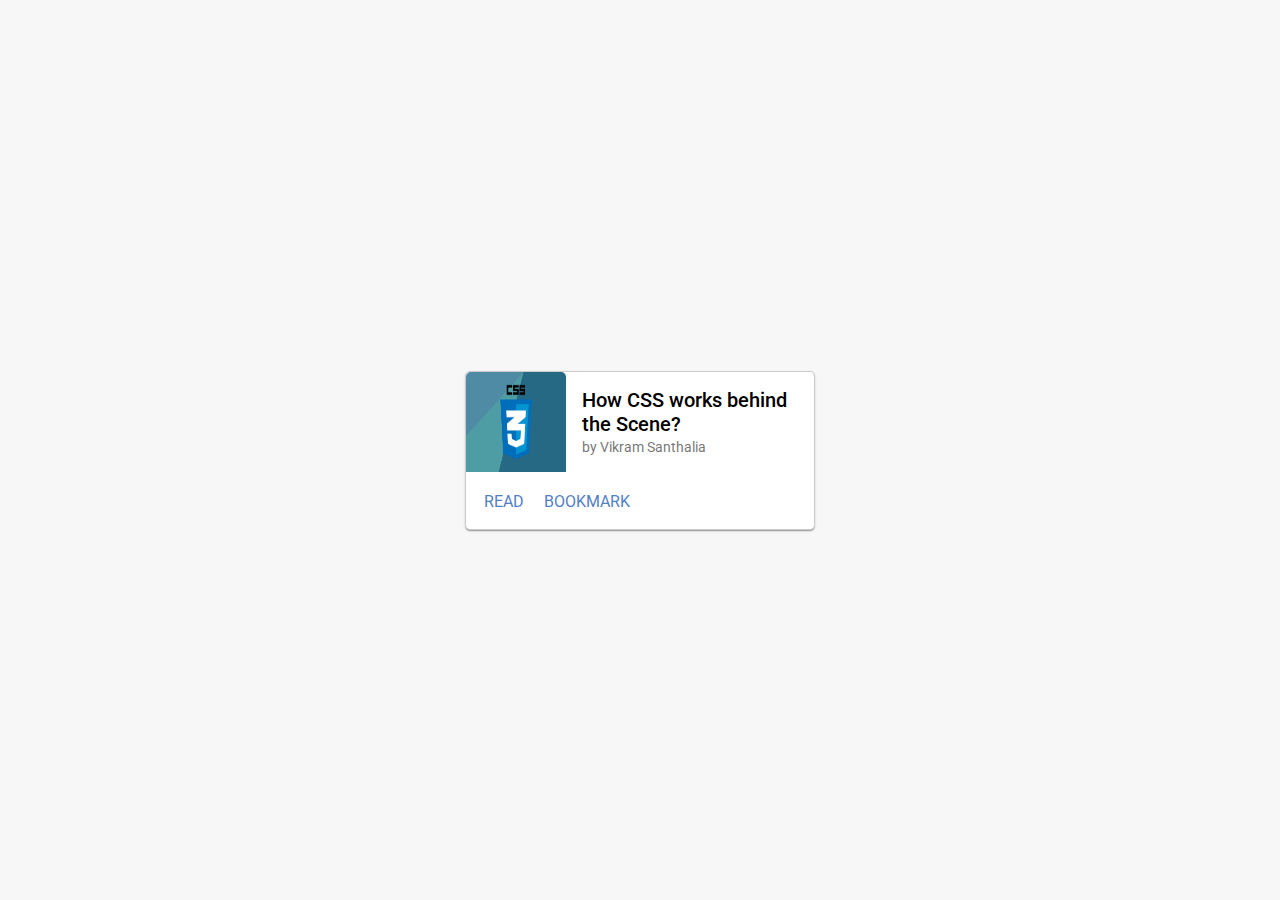
==== weeks/week-2/assignments/1.card/index.html @ 101d5958 "doc: 1.Making card template" ====
<!DOCTYPE html>
<html lang="en">
  <head>
    <meta charset="UTF-8" />
    <meta http-equiv="X-UA-Compatible" content="IE=edge" />
    <meta name="viewport" content="width=device-width, initial-scale=1.0" />
    <link
      rel="stylesheet"
      href="https://pro.fontawesome.com/releases/v5.10.0/css/all.css"
      integrity="sha384-AYmEC3Yw5cVb3ZcuHtOA93w35dYTsvhLPVnYs9eStHfGJvOvKxVfELGroGkvsg+p"
      crossorigin="anonymous"
    />

    <link rel="stylesheet" href="style.css" />
    <title>Card</title>
  </head>
  <body>
    <div class="card__container">
      <div class="card__main">
        <img src="assets/css_blog.png" alt="" />
        <div class="card__body">
          <div class="card__body--title">How CSS works behind the Scene?</div>
          <div class="card__body--subtitle">by Vikram Santhalia</div>
        </div>
      </div>
      <div class="card__footer">
        <div class="card__btn">
          <div class="card__btn--btn">READ</div>
          <div class="card__btn--btn">BOOKMARK</div>
        </div>
        <div class="card__icons">
          <div class="card__icons--favorite">
            <i class="far fa-heart"></i>
            <!-- <i class="far fa-share-alt"></i>
            <i class="fas fa-ellipsis-v"></i> -->
          </div>

          <div class="card__icons--favorite">
            <i class="far fa-share-alt"></i>
          </div>

          <div class="card__icons--favorite">
            <i class="fas fa-ellipsis-v"></i>
          </div>
        </div>
      </div>
    </div>
  </body>
</html>
---- weeks/week-2/assignments/1.card/style.css ----
@import url("https://fonts.googleapis.com/css2?family=Roboto:wght@500&display=swap");
:root {
  --primary-color: #ffffff;
  --secondary-color: #f7f7f7;
  --btn-color: rgb(82, 128, 197);
}
body {
  margin: 0;
  padding: 0;
  width: 100%;
  height: 100vh;
  display: flex;
  justify-content: center;
  align-items: center;
  background-color: var(--secondary-color);
  font-family: "Roboto";
}

.card__container {
  width: 350px;
  background-color: var(--primary-color);
  border-radius: 5px;
  border: 1px solid #ccc;
  box-shadow: 0 2px 1px -1px rgb(0 0 0 / 20%), 0 1px 1px 0 rgb(0 0 0 / 14%),
    0 1px 3px 0 rgb(0 0 0 / 12%);
  box-sizing: border-box;
}

.card__main {
  display: flex;
}

.card__main:hover {
  background-color: var(--secondary-color);
}

.card__main img {
  width: 100px;
  height: 100px;
  border-top-right-radius: 5px;
  border-top-left-radius: 5px;
}

.card__body {
  padding: 16px;
  cursor: pointer;
}
.card__body--title {
  font-size: 20px;
  font-weight: 500;
}
.card__body--subtitle {
  font-size: 14px;
  line-height: 22px;
  color: #000000;
  opacity: 0.54;
}

.card__footer {
  display: flex;
  width: 100%;
  justify-content: space-between;
  padding: 8px;
}
.card__btn {
  display: flex;
}
.card__btn--btn {
  color: var(--btn-color);
  padding: 10px;
}
.card__btn--btn:hover {
  background-color: var(--secondary-color);
  border-radius: 4px;
}

.card__icons {
  display: flex;
}
.card__icons--favorite .far {
  padding: 10px;
  font-size: 24px;
  color: #6f6767;
}
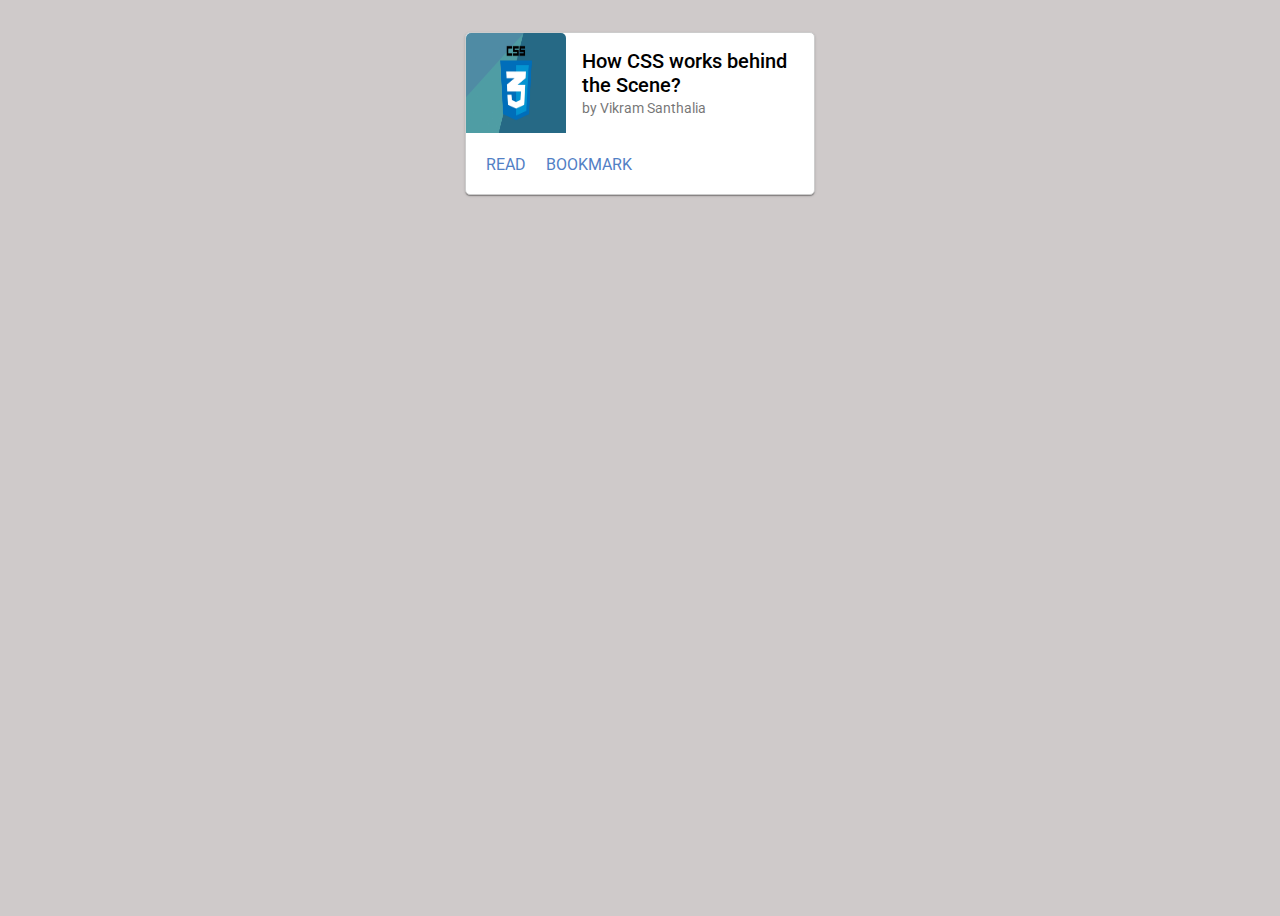
==== commit e584367c: "doc: update footer" ====
--- a/weeks/week-2/assignments/1.card/index.html
+++ b/weeks/week-2/assignments/1.card/index.html
@@ -15,32 +15,33 @@
     <title>Card</title>
   </head>
   <body>
-    <div class="card__container">
-      <div class="card__main">
-        <img src="assets/css_blog.png" alt="" />
-        <div class="card__body">
-          <div class="card__body--title">How CSS works behind the Scene?</div>
-          <div class="card__body--subtitle">by Vikram Santhalia</div>
+    <div class="container">
+      <!-- first card -->
+      <div class="card__container--one">
+        <div class="card__main">
+          <img src="assets/css_blog.png" alt="" />
+          <div class="card__body">
+            <div class="card__body--title">How CSS works behind the Scene?</div>
+            <div class="card__body--subtitle">by Vikram Santhalia</div>
+          </div>
         </div>
-      </div>
-      <div class="card__footer">
-        <div class="card__btn">
-          <div class="card__btn--btn">READ</div>
-          <div class="card__btn--btn">BOOKMARK</div>
-        </div>
-        <div class="card__icons">
-          <div class="card__icons--favorite">
-            <i class="far fa-heart"></i>
-            <!-- <i class="far fa-share-alt"></i>
-            <i class="fas fa-ellipsis-v"></i> -->
+        <div class="card__footer">
+          <div class="card__btn">
+            <div class="card__btn--btn">READ</div>
+            <div class="card__btn--btn">BOOKMARK</div>
           </div>
+          <div class="card__icons">
+            <div class="card__icons--favorite">
+              <i class="far fa-heart"></i>
+            </div>
 
-          <div class="card__icons--favorite">
-            <i class="far fa-share-alt"></i>
-          </div>
+            <div class="card__icons--favorite">
+              <i class="far fa-share-alt"></i>
+            </div>
 
-          <div class="card__icons--favorite">
-            <i class="fas fa-ellipsis-v"></i>
+            <div class="card__icons--favorite">
+              <i class="fas fa-ellipsis-v"></i>
+            </div>
           </div>
         </div>
       </div>
--- a/weeks/week-2/assignments/1.card/style.css
+++ b/weeks/week-2/assignments/1.card/style.css
@@ -1,7 +1,8 @@
 @import url("https://fonts.googleapis.com/css2?family=Roboto:wght@500&display=swap");
+
 :root {
   --primary-color: #ffffff;
-  --secondary-color: #f7f7f7;
+  --secondary-color: #cfcaca;
   --btn-color: rgb(82, 128, 197);
 }
 body {
@@ -9,15 +10,18 @@
   padding: 0;
   width: 100%;
   height: 100vh;
+  background-color: var(--secondary-color);
+  font-family: "Roboto", sans-serif;
+}
+.container {
+  margin-top: 1rem;
   display: flex;
   justify-content: center;
   align-items: center;
-  background-color: var(--secondary-color);
-  font-family: "Roboto";
 }
-
-.card__container {
-  width: 350px;
+.card__container--one {
+  margin: 1rem;
+  max-width: 350px;
   background-color: var(--primary-color);
   border-radius: 5px;
   border: 1px solid #ccc;
@@ -34,9 +38,10 @@
   background-color: var(--secondary-color);
 }
 
-.card__main img {
+.card__container--one .card__main img {
   width: 100px;
   height: 100px;
+  object-fit: fill;
   border-top-right-radius: 5px;
   border-top-left-radius: 5px;
 }
@@ -58,27 +63,47 @@
 
 .card__footer {
   display: flex;
-  width: 100%;
+  /* width: 100%; */
   justify-content: space-between;
-  padding: 8px;
+  padding: 10px;
 }
+
 .card__btn {
   display: flex;
+  justify-content: center;
+  align-items: center;
 }
+
 .card__btn--btn {
   color: var(--btn-color);
   padding: 10px;
 }
+
 .card__btn--btn:hover {
   background-color: var(--secondary-color);
   border-radius: 4px;
 }
 
 .card__icons {
+  /* margin-right: 30px; */
   display: flex;
+  /* justify-content: space-around; */
 }
-.card__icons--favorite .far {
-  padding: 10px;
+
+.card__icons--favorite {
+  display: flex;
+  justify-content: space-around;
+  align-items: center;
+  padding: 12px;
+}
+.card__icons--favorite .far,
+.fas {
   font-size: 24px;
   color: #6f6767;
 }
+
+.card__icons--favorite:hover {
+  /* width: 1rem; */
+  border-radius: 50%;
+  background-color: var(--secondary-color);
+}
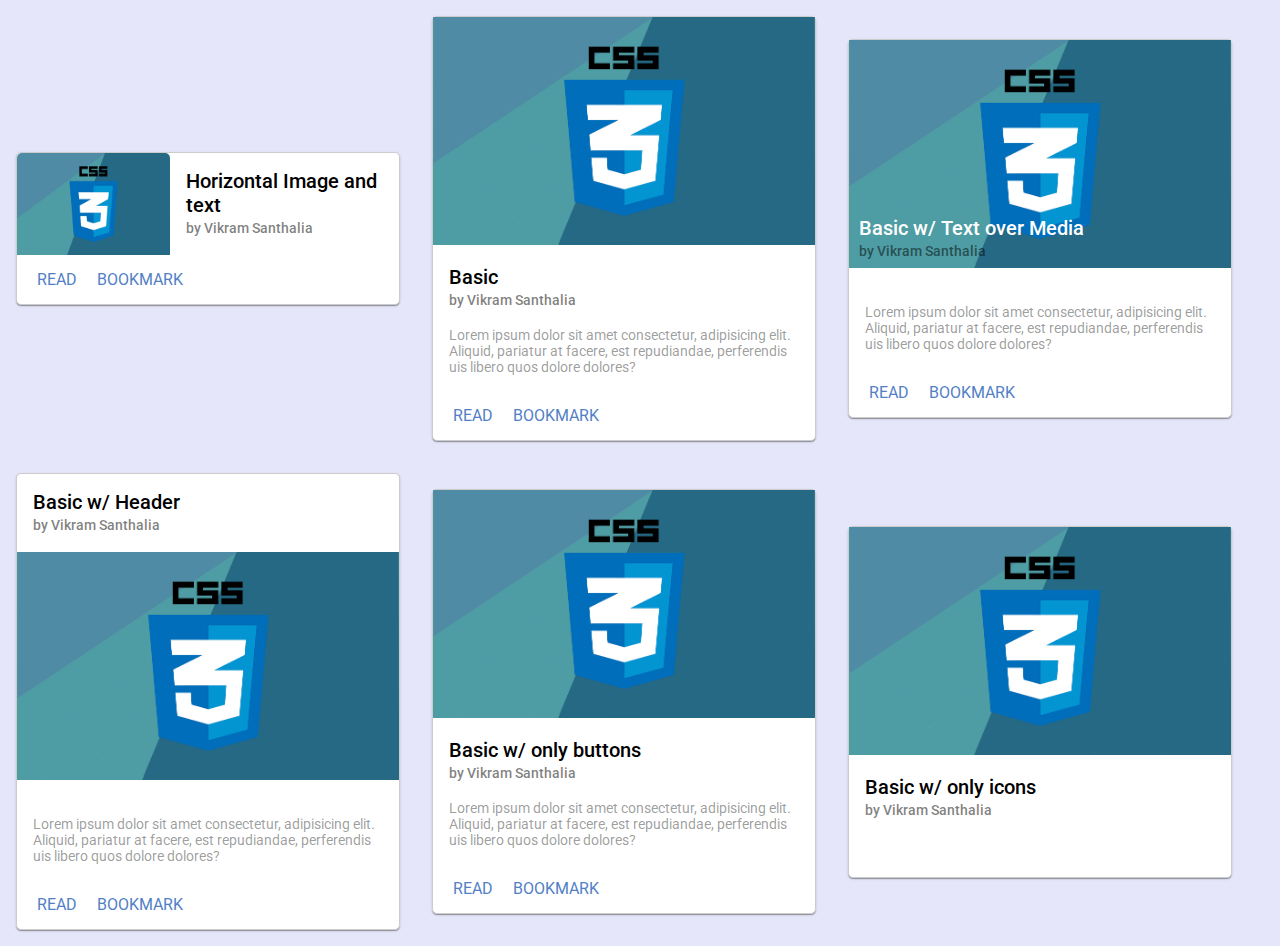
==== commit 45de08e4: "feat: update cards types" ====
--- a/weeks/week-2/assignments/1.card/index.html
+++ b/weeks/week-2/assignments/1.card/index.html
@@ -15,13 +15,14 @@
     <title>Card</title>
   </head>
   <body>
-    <div class="container">
-      <!-- first card -->
+    <!-- first card (Horizontal Image and text) -->
+    <!-- Card__main class is used for only first card -->
+    <div class="cards">
       <div class="card__container--one">
         <div class="card__main">
           <img src="assets/css_blog.png" alt="" />
           <div class="card__body">
-            <div class="card__body--title">How CSS works behind the Scene?</div>
+            <div class="card__body--title">Horizontal Image and text</div>
             <div class="card__body--subtitle">by Vikram Santhalia</div>
           </div>
         </div>
@@ -34,11 +35,156 @@
             <div class="card__icons--favorite">
               <i class="far fa-heart"></i>
             </div>
-
             <div class="card__icons--favorite">
               <i class="far fa-share-alt"></i>
             </div>
+            <div class="card__icons--favorite">
+              <i class="fas fa-ellipsis-v"></i>
+            </div>
+          </div>
+        </div>
+      </div>
 
+      <!-- Second card (Basic)-->
+      <div class="card__container--one">
+        <img class="card__img" src="assets/css_blog.png" alt="" />
+        <div class="card__body">
+          <div class="card__body--title">Basic</div>
+          <div class="card__body--subtitle">by Vikram Santhalia</div>
+          <div class="card__body--description">
+            <p>
+              Lorem ipsum dolor sit amet consectetur, adipisicing elit. Aliquid,
+              pariatur at facere, est repudiandae, perferendis uis libero quos
+              dolore dolores?
+            </p>
+          </div>
+        </div>
+        <div class="card__footer">
+          <div class="card__btn">
+            <div class="card__btn--btn">READ</div>
+            <div class="card__btn--btn">BOOKMARK</div>
+          </div>
+          <div class="card__icons">
+            <div class="card__icons--favorite">
+              <i class="far fa-heart"></i>
+            </div>
+            <div class="card__icons--favorite">
+              <i class="far fa-share-alt"></i>
+            </div>
+            <div class="card__icons--favorite">
+              <i class="fas fa-ellipsis-v"></i>
+            </div>
+          </div>
+        </div>
+      </div>
+
+      <!-- Third card (Basic w/ Text over Media)-->
+      <div class="card__container--one">
+        <div class="card__img--text">
+          <img class="card__img" src="assets/css_blog.png" alt="" />
+          <div class="text--over">
+            <div class="card__body--title">Basic w/ Text over Media</div>
+            <div class="card__body--subtitle">by Vikram Santhalia</div>
+          </div>
+        </div>
+        <div class="card__body">
+          <div class="card__body--description">
+            <p>
+              Lorem ipsum dolor sit amet consectetur, adipisicing elit. Aliquid,
+              pariatur at facere, est repudiandae, perferendis uis libero quos
+              dolore dolores?
+            </p>
+          </div>
+        </div>
+        <div class="card__footer">
+          <div class="card__btn">
+            <div class="card__btn--btn">READ</div>
+            <div class="card__btn--btn">BOOKMARK</div>
+          </div>
+          <div class="card__icons">
+            <div class="card__icons--favorite">
+              <i class="far fa-heart"></i>
+            </div>
+            <div class="card__icons--favorite">
+              <i class="far fa-share-alt"></i>
+            </div>
+            <div class="card__icons--favorite">
+              <i class="fas fa-ellipsis-v"></i>
+            </div>
+          </div>
+        </div>
+      </div>
+
+      <!-- Fourth card  (Basic w/ Header)-->
+      <div class="card__container--one">
+        <div class="card__body">
+          <div class="card__body--title">Basic w/ Header</div>
+          <div class="card__body--subtitle">by Vikram Santhalia</div>
+        </div>
+        <img class="card__img" src="assets/css_blog.png" alt="" />
+        <div class="card__body card__body--description">
+          <p>
+            Lorem ipsum dolor sit amet consectetur, adipisicing elit. Aliquid,
+            pariatur at facere, est repudiandae, perferendis uis libero quos
+            dolore dolores?
+          </p>
+        </div>
+        <div class="card__footer">
+          <div class="card__btn">
+            <div class="card__btn--btn">READ</div>
+            <div class="card__btn--btn">BOOKMARK</div>
+          </div>
+          <div class="card__icons">
+            <div class="card__icons--favorite">
+              <i class="far fa-heart"></i>
+            </div>
+            <div class="card__icons--favorite">
+              <i class="far fa-share-alt"></i>
+            </div>
+            <div class="card__icons--favorite">
+              <i class="fas fa-ellipsis-v"></i>
+            </div>
+          </div>
+        </div>
+      </div>
+
+      <!-- Five card (Basic w/ only buttons)-->
+      <div class="card__container--one">
+        <img class="card__img" src="assets/css_blog.png" alt="" />
+        <div class="card__body">
+          <div class="card__body--title">Basic w/ only buttons</div>
+          <div class="card__body--subtitle">by Vikram Santhalia</div>
+          <div class="card__body--description">
+            <p>
+              Lorem ipsum dolor sit amet consectetur, adipisicing elit. Aliquid,
+              pariatur at facere, est repudiandae, perferendis uis libero quos
+              dolore dolores?
+            </p>
+          </div>
+        </div>
+        <div class="card__footer">
+          <div class="card__btn">
+            <div class="card__btn--btn">READ</div>
+            <div class="card__btn--btn">BOOKMARK</div>
+          </div>
+        </div>
+      </div>
+
+      <!-- Six card (Basic w/ only icons )-->
+      <div class="card__container--one">
+        <img class="card__img" src="assets/css_blog.png" alt="" />
+        <div class="card__body">
+          <div class="card__body--title">Basic w/ only icons</div>
+          <div class="card__body--subtitle">by Vikram Santhalia</div>
+        </div>
+        <div class="card__footer">
+          <div class="card__icons">
+            <div class="card__icons--favorite">
+              <i class="far fa-heart"></i>
+            </div>
+            <div class="card__icons--favorite">
+              <i class="far fa-share-alt"></i>
+            </div>
             <div class="card__icons--favorite">
               <i class="fas fa-ellipsis-v"></i>
             </div>
--- a/weeks/week-2/assignments/1.card/style.css
+++ b/weeks/week-2/assignments/1.card/style.css
@@ -2,26 +2,30 @@
 
 :root {
   --primary-color: #ffffff;
-  --secondary-color: #cfcaca;
+  --secondary-color: #cfcaca3d;
   --btn-color: rgb(82, 128, 197);
+  --body-bgColor: lavender;
 }
 body {
   margin: 0;
   padding: 0;
   width: 100%;
   height: 100vh;
-  background-color: var(--secondary-color);
+  background-color: var(--body-bgColor);
   font-family: "Roboto", sans-serif;
 }
-.container {
+.cards {
   margin-top: 1rem;
   display: flex;
-  justify-content: center;
+  margin: auto;
+  /* justify-content: space-evenly; */
   align-items: center;
+  flex-wrap: wrap;
+  flex-grow: 1;
 }
 .card__container--one {
   margin: 1rem;
-  max-width: 350px;
+  width: 30%;
   background-color: var(--primary-color);
   border-radius: 5px;
   border: 1px solid #ccc;
@@ -30,7 +34,7 @@
   box-sizing: border-box;
 }
 
-.card__main {
+.card__container--one .card__main {
   display: flex;
 }
 
@@ -38,14 +42,28 @@
   background-color: var(--secondary-color);
 }
 
+/* perticular for first card */
 .card__container--one .card__main img {
-  width: 100px;
-  height: 100px;
-  object-fit: fill;
+  width: 40%;
   border-top-right-radius: 5px;
   border-top-left-radius: 5px;
 }
 
+/* Remaining cards image size */
+.card__img--text {
+  border-top-right-radius: 5px;
+  border-top-left-radius: 5px;
+  position: relative;
+}
+img {
+  width: 100%;
+}
+.text--over {
+  position: absolute;
+  bottom: 10px;
+  left: 10px;
+  color: var(--primary-color);
+}
 .card__body {
   padding: 16px;
   cursor: pointer;
@@ -57,26 +75,41 @@
 .card__body--subtitle {
   font-size: 14px;
   line-height: 22px;
-  color: #000000;
-  opacity: 0.54;
+  color: rgba(0, 0, 0, 0.5);
+  font-weight: 500;
+}
+
+.card__body:hover {
+  background-color: var(--secondary-color);
+}
+
+.card__body--description p {
+  margin: 0px;
+  font-size: 14px;
+  padding-top: 16px;
+  color: rgba(0, 0, 0, 0.4);
 }
 
 .card__footer {
   display: flex;
-  /* width: 100%; */
+  box-sizing: border-box;
   justify-content: space-between;
+  align-items: center;
   padding: 10px;
+  flex-wrap: wrap;
 }
 
 .card__btn {
   display: flex;
   justify-content: center;
   align-items: center;
+  flex-wrap: wrap;
 }
 
 .card__btn--btn {
   color: var(--btn-color);
-  padding: 10px;
+  padding: 5px;
+  margin: 0px 5px;
 }
 
 .card__btn--btn:hover {
@@ -94,16 +127,15 @@
   display: flex;
   justify-content: space-around;
   align-items: center;
-  padding: 12px;
+  padding: 10px;
 }
 .card__icons--favorite .far,
 .fas {
-  font-size: 24px;
+  font-size: 1rem;
   color: #6f6767;
 }
 
 .card__icons--favorite:hover {
-  /* width: 1rem; */
   border-radius: 50%;
   background-color: var(--secondary-color);
 }
